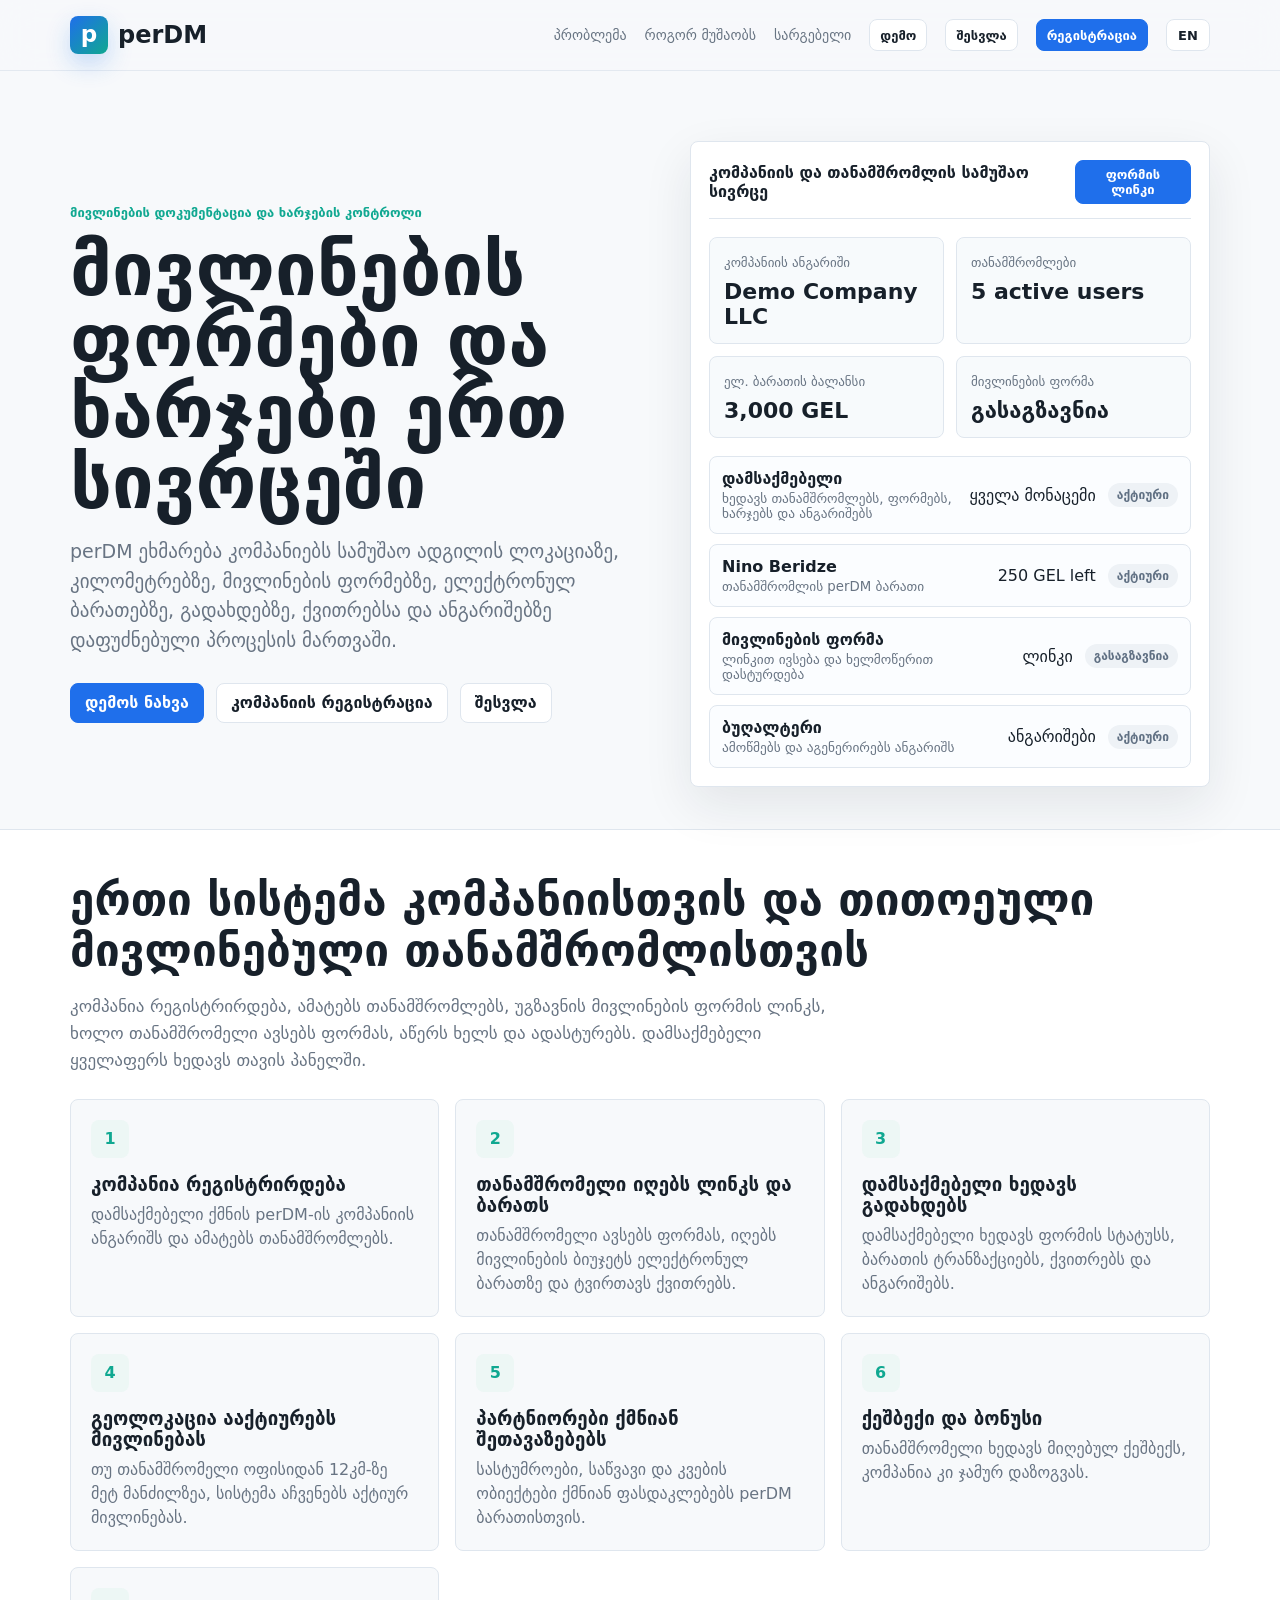
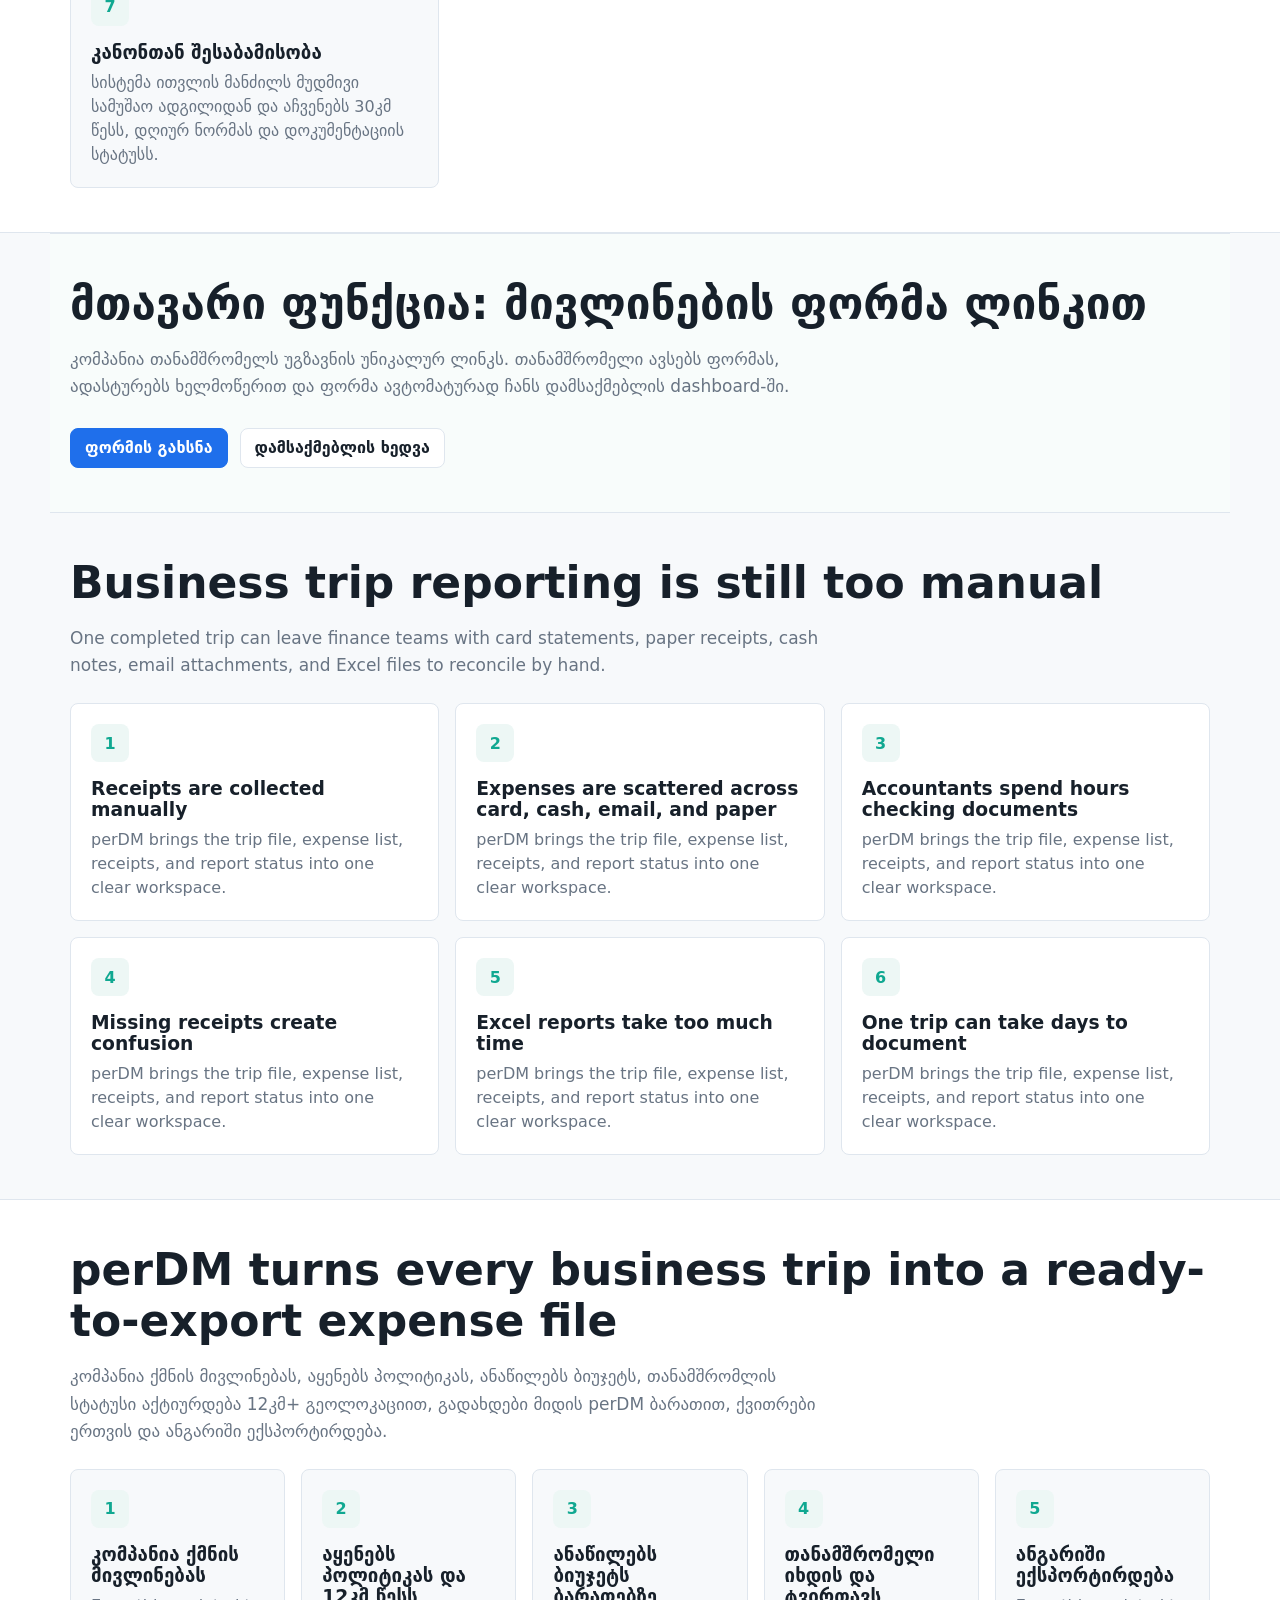
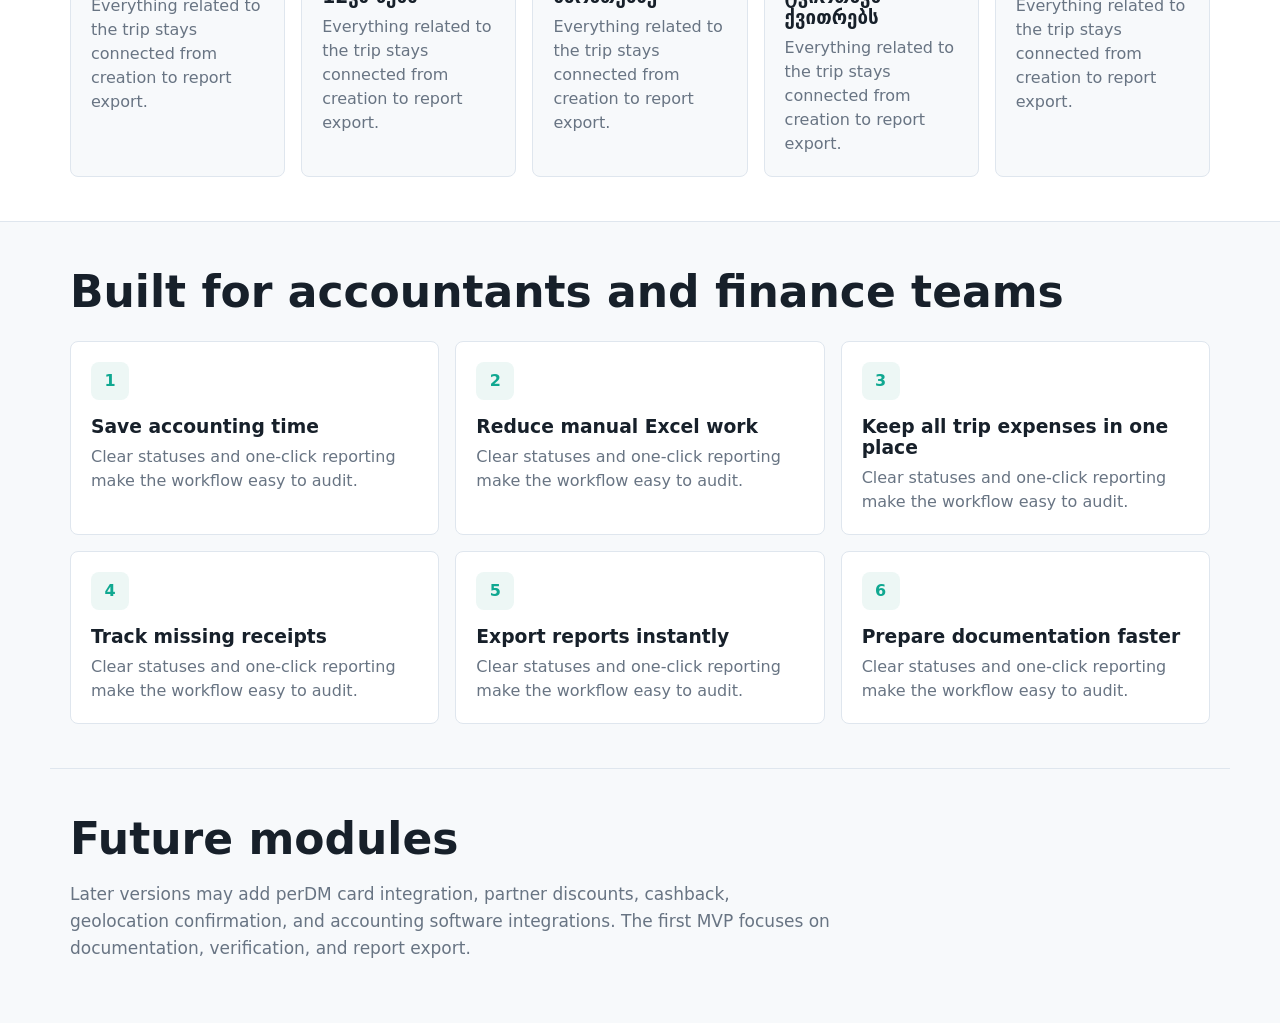
==== outputs/perdm-mvp/index.html @ 6d8380f3 "Add Georgian legal distance rules" ====
<!doctype html>
<html lang="en">
  <head>
    <meta charset="UTF-8" />
    <meta name="viewport" content="width=device-width, initial-scale=1.0" />
    <title>perDM - Business trip expense reporting</title>
    <link rel="stylesheet" href="./styles.css?v=20260709-legal-rules" />
  </head>
  <body>
    <div id="app"></div>
    <script src="./app.js?v=20260709-legal-rules"></script>
  </body>
</html>
---- outputs/perdm-mvp/styles.css ----
:root {
  --bg: #f7f9fb;
  --panel: #ffffff;
  --panel-soft: #edf7f5;
  --ink: #17202a;
  --muted: #687483;
  --line: #dfe6ee;
  --blue: #1f6feb;
  --teal: #10a891;
  --violet: #6b5cff;
  --green: #14845f;
  --amber: #b76b00;
  --red: #bc2f3f;
  --shadow: 0 18px 50px rgba(23, 32, 42, 0.09);
}

* { box-sizing: border-box; }
body {
  margin: 0;
  background: var(--bg);
  color: var(--ink);
  font-family: Inter, ui-sans-serif, system-ui, -apple-system, BlinkMacSystemFont, "Segoe UI", sans-serif;
  letter-spacing: 0;
}
a { color: inherit; text-decoration: none; }
button, input, select, textarea { font: inherit; }
button { cursor: pointer; }

.brand { display: inline-flex; align-items: center; gap: 10px; font-weight: 820; }
.brand-mark {
  width: 38px;
  height: 38px;
  display: grid;
  place-items: center;
  border-radius: 8px;
  background: linear-gradient(135deg, var(--blue), var(--teal));
  color: white;
  box-shadow: 0 10px 24px rgba(31, 111, 235, 0.24);
}
.brand-mark::before { content: "p"; font-size: 23px; line-height: 1; transform: translateY(-1px); }
.brand-word { font-size: 24px; letter-spacing: 0; }
.brand-word span { color: var(--teal); }

.page { min-height: 100vh; }
.topnav {
  position: sticky;
  top: 0;
  z-index: 30;
  background: rgba(247, 249, 251, 0.86);
  backdrop-filter: blur(16px);
  border-bottom: 1px solid rgba(223, 230, 238, 0.8);
}
.topnav-inner {
  max-width: 1180px;
  margin: 0 auto;
  padding: 16px 20px;
  display: flex;
  justify-content: space-between;
  align-items: center;
  gap: 18px;
}
.navlinks { display: flex; align-items: center; gap: 18px; color: var(--muted); font-size: 14px; }
.btn {
  border: 1px solid var(--line);
  background: white;
  color: var(--ink);
  min-height: 40px;
  padding: 9px 14px;
  border-radius: 8px;
  font-weight: 720;
  display: inline-flex;
  align-items: center;
  justify-content: center;
  gap: 8px;
  transition: transform .16s ease, box-shadow .16s ease, border-color .16s ease, background .16s ease;
}
.btn:hover { transform: translateY(-1px); border-color: #b9c7d8; box-shadow: 0 10px 24px rgba(23,32,42,.08); }
.btn.primary { background: var(--blue); color: white; border-color: var(--blue); }
.btn.teal { background: var(--teal); color: white; border-color: var(--teal); }
.btn.ghost { background: transparent; }
.btn.small { min-height: 32px; padding: 6px 10px; font-size: 13px; }
.lang-toggle { min-width: 44px; }

.hero {
  max-width: 1180px;
  margin: 0 auto;
  padding: 70px 20px 42px;
  display: grid;
  grid-template-columns: minmax(0, 1fr) minmax(380px, 520px);
  gap: 42px;
  align-items: center;
}
.eyebrow { color: var(--teal); font-size: 13px; font-weight: 820; text-transform: uppercase; }
.hero h1 { margin: 14px 0 16px; font-size: clamp(42px, 6vw, 74px); line-height: .96; letter-spacing: 0; }
.hero p { color: var(--muted); font-size: 19px; line-height: 1.55; max-width: 650px; }
.hero-actions { display: flex; gap: 12px; flex-wrap: wrap; margin-top: 28px; }

.hero-visual {
  background: #0d1726;
  color: white;
  border-radius: 8px;
  min-height: 430px;
  padding: 18px;
  box-shadow: var(--shadow);
  position: relative;
  overflow: hidden;
}
.hero-visual.light-preview {
  background: #ffffff;
  color: var(--ink);
  border: 1px solid var(--line);
}
.hero-visual.light-preview::after { display: none; }
.preview-header {
  display: flex;
  justify-content: space-between;
  align-items: center;
  gap: 12px;
  padding-bottom: 14px;
  border-bottom: 1px solid var(--line);
}
.hero-visual::after {
  content: "";
  position: absolute;
  inset: auto -60px -80px auto;
  width: 260px;
  height: 260px;
  background: radial-gradient(circle, rgba(16,168,145,.36), transparent 68%);
}
.preview-top { display: flex; justify-content: space-between; align-items: center; color: #b9c8d8; font-size: 13px; }
.card-mock {
  margin-top: 22px;
  padding: 22px;
  border-radius: 8px;
  background: linear-gradient(135deg, #1f6feb, #10a891 62%, #d9f8ef);
  min-height: 190px;
  display: flex;
  flex-direction: column;
  justify-content: space-between;
  box-shadow: 0 18px 36px rgba(0,0,0,.22);
}
.virtual-card {
  min-height: 220px;
  border-radius: 8px;
  padding: 22px;
  background: linear-gradient(135deg, #132033, #1f6feb 48%, #10a891);
  color: white;
  display: flex;
  flex-direction: column;
  justify-content: space-between;
  box-shadow: 0 18px 36px rgba(23,32,42,.2);
}
.virtual-card.frozen {
  filter: grayscale(.55);
  opacity: .82;
}
.virtual-card .brand-mark { box-shadow: none; background: rgba(255,255,255,.18); }
.virtual-card .brand-word { color: white; }
.virtual-card-row {
  display: flex;
  justify-content: space-between;
  gap: 12px;
  margin-top: 10px;
  color: #edf7ff;
  font-weight: 700;
}
.mini-stats {
  grid-template-columns: repeat(2, 1fr);
  margin-top: 14px;
}
.card-mock .brand-word { font-size: 22px; }
.card-number { font-size: 22px; letter-spacing: 2px; }
.mini-grid { margin-top: 18px; display: grid; grid-template-columns: 1fr 1fr; gap: 12px; }
.mini-panel { background: rgba(255,255,255,.1); border: 1px solid rgba(255,255,255,.14); border-radius: 8px; padding: 14px; }
.mini-panel.light { background: #f7fafc; border-color: var(--line); }
.mini-panel strong { display: block; font-size: 22px; margin-top: 8px; color: white; }
.mini-panel.light strong { color: var(--ink); }
.mini-panel span { color: #c8d5e4; font-size: 13px; }
.mini-panel.light span { color: var(--muted); }
.preview-table { display: grid; gap: 10px; margin-top: 18px; }
.preview-row {
  display: grid;
  grid-template-columns: minmax(0, 1fr) auto auto;
  gap: 12px;
  align-items: center;
  padding: 12px;
  border: 1px solid var(--line);
  border-radius: 8px;
  background: #fbfdff;
}
.preview-row small { display: block; color: var(--muted); margin-top: 3px; }

.section { max-width: 1180px; margin: 0 auto; padding: 44px 20px; }
.section h2 { font-size: clamp(30px, 4vw, 44px); margin: 0 0 14px; letter-spacing: 0; }
.section-lead { color: var(--muted); max-width: 760px; line-height: 1.6; font-size: 17px; }
.band { background: white; border-top: 1px solid var(--line); border-bottom: 1px solid var(--line); }
.grid-3 { display: grid; grid-template-columns: repeat(3, 1fr); gap: 16px; margin-top: 24px; }
.grid-2 { display: grid; grid-template-columns: repeat(2, 1fr); gap: 16px; margin-top: 24px; }
.grid-4 { display: grid; grid-template-columns: repeat(4, 1fr); gap: 16px; margin-top: 24px; }
.grid-5 { display: grid; grid-template-columns: repeat(5, 1fr); gap: 16px; margin-top: 24px; }
.feature, .role-card, .step {
  background: var(--panel);
  border: 1px solid var(--line);
  border-radius: 8px;
  padding: 20px;
}
.band .feature, .band .role-card, .band .step { background: var(--bg); }
.icon { width: 38px; height: 38px; border-radius: 8px; background: var(--panel-soft); color: var(--teal); display: grid; place-items: center; font-weight: 900; }
.feature h3, .role-card h3, .step h3 { margin: 16px 0 8px; }
.feature p, .role-card p, .step p { color: var(--muted); line-height: 1.5; margin: 0; }
.cta-band { background: #17202a; color: white; }
.cta-band .section-lead { color: #c6d0dc; }
.future-strip { border-top: 1px solid var(--line); }
.mission-highlight {
  border-top: 1px solid var(--line);
  border-bottom: 1px solid var(--line);
  background: #f8fcfb;
}
.auth-section { padding-top: 64px; }
.auth-card {
  background: white;
  border: 1px solid var(--line);
  border-radius: 8px;
  padding: 28px;
  box-shadow: var(--shadow);
}
.auth-card h1 { margin: 10px 0 12px; font-size: clamp(36px, 5vw, 58px); line-height: 1; }
.auth-note { color: var(--muted); margin: 18px 0 0; }
.portal-card { min-height: 240px; }
.demo-choice-grid { align-items: stretch; }
.demo-card {
  min-height: 280px;
  display: flex;
  flex-direction: column;
}
.demo-card .btn { margin-top: auto; }
.demo-card:first-child {
  border-color: #b8cff8;
  background: linear-gradient(180deg, #ffffff, #f5f9ff);
}
.demo-card:nth-child(2) {
  border-color: #b8eadf;
  background: linear-gradient(180deg, #ffffff, #f3fbf8);
}
.demo-compare { margin-top: 16px; }
.demo-compare h4 { margin: 0 0 8px; }
.signup-flow {
  display: grid;
  grid-template-columns: repeat(4, 1fr);
  gap: 14px;
  margin-top: 16px;
}
.employee-invite-list { display: grid; gap: 10px; margin-top: 8px; }
.invite-row {
  display: flex;
  justify-content: space-between;
  align-items: center;
  gap: 12px;
  border: 1px solid var(--line);
  background: #fbfdff;
  border-radius: 8px;
  padding: 12px;
}
.invite-row small, .table-sub {
  display: block;
  color: var(--muted);
  margin-top: 3px;
  font-size: 12px;
}
.form-share-panel {
  display: grid;
  grid-template-columns: minmax(0, 1fr) minmax(300px, 520px);
  gap: 16px;
  align-items: center;
}
.share-box {
  border: 1px solid var(--line);
  background: #f7fafc;
  border-radius: 8px;
  padding: 13px;
  color: var(--blue);
  font-weight: 750;
  overflow-wrap: anywhere;
}
.mission-form-page .dash-grid { grid-template-columns: 1.05fr .95fr; }
.signature-box {
  margin-top: 16px;
  border: 1px dashed #9fb4ce;
  border-radius: 8px;
  background: #fbfdff;
  padding: 20px;
}
.signature-box span {
  display: block;
  color: var(--muted);
  font-size: 13px;
  font-weight: 750;
  margin-bottom: 8px;
}
.signature-box strong {
  display: block;
  font-size: 30px;
  font-family: "Brush Script MT", "Segoe Script", cursive;
  color: var(--ink);
}
.jotform-frame {
  width: 100%;
  min-height: 620px;
  border: 1px solid var(--line);
  border-radius: 8px;
  background: white;
}
.mission-preview .stat-card strong { font-size: 20px; }

.app-shell { display: grid; grid-template-columns: 260px minmax(0, 1fr); min-height: 100vh; }
.employee-shell .sidebar { background: #fbfdff; }
.employee-shell .side-link.active, .employee-shell .side-link:hover { background: #eaf8f5; color: var(--teal); }
.partner-shell .sidebar { background: #fcfdff; }
.partner-shell .side-link.active, .partner-shell .side-link:hover { background: #f0efff; color: var(--violet); }
.sidebar {
  border-right: 1px solid var(--line);
  background: white;
  padding: 18px;
  position: sticky;
  top: 0;
  height: 100vh;
  overflow: auto;
}
.side-nav { margin-top: 28px; display: grid; gap: 6px; }
.side-link {
  border: 0;
  background: transparent;
  text-align: left;
  width: 100%;
  padding: 11px 12px;
  border-radius: 8px;
  color: var(--muted);
  display: flex;
  gap: 10px;
  align-items: center;
  font-weight: 700;
}
.side-link.active, .side-link:hover { background: #edf4ff; color: var(--blue); }
.main { min-width: 0; }
.dash-top {
  height: 72px;
  border-bottom: 1px solid var(--line);
  background: rgba(247,249,251,.88);
  backdrop-filter: blur(14px);
  position: sticky;
  top: 0;
  z-index: 20;
  display: flex;
  align-items: center;
  justify-content: space-between;
  padding: 0 28px;
}
.dash-content { padding: 28px; }
.title-row { display: flex; justify-content: space-between; gap: 16px; align-items: flex-start; margin-bottom: 22px; }
.title-row h1 { margin: 0 0 6px; font-size: 32px; }
.title-row p { margin: 0; color: var(--muted); }
.stats { display: grid; grid-template-columns: repeat(6, 1fr); gap: 14px; }
.stat-card, .panel {
  background: white;
  border: 1px solid var(--line);
  border-radius: 8px;
  padding: 18px;
  box-shadow: 0 10px 28px rgba(23,32,42,.04);
}
.stat-card span { color: var(--muted); font-size: 13px; font-weight: 700; }
.stat-card strong { display: block; margin-top: 8px; font-size: 24px; }
.stat-card small { color: var(--green); font-weight: 750; }
.dash-grid { display: grid; grid-template-columns: 1.25fr .75fr; gap: 16px; margin-top: 16px; }
.bar-chart { display: grid; grid-template-columns: repeat(6, 1fr); align-items: end; gap: 12px; height: 210px; padding-top: 18px; }
.bar { background: linear-gradient(180deg, var(--blue), var(--teal)); border-radius: 8px 8px 4px 4px; min-height: 24px; position: relative; }
.bar span { position: absolute; bottom: -25px; left: 50%; transform: translateX(-50%); color: var(--muted); font-size: 12px; }
.donut { width: 190px; height: 190px; border-radius: 50%; margin: 18px auto; background: conic-gradient(var(--blue) 0 38%, var(--teal) 38% 62%, var(--violet) 62% 79%, #f3b35d 79% 100%); display: grid; place-items: center; }
.donut::after { content: "72%"; width: 112px; height: 112px; border-radius: 50%; background: white; display: grid; place-items: center; font-size: 25px; font-weight: 850; }
.progress { height: 9px; border-radius: 999px; background: #e8eef5; overflow: hidden; }
.progress > i { display: block; height: 100%; border-radius: inherit; background: linear-gradient(90deg, var(--blue), var(--teal)); }
.table-wrap { overflow: auto; }
table { width: 100%; border-collapse: collapse; min-width: 760px; }
th, td { padding: 13px 12px; border-bottom: 1px solid var(--line); text-align: left; font-size: 14px; }
th { color: var(--muted); font-size: 12px; text-transform: uppercase; }
.badge { display: inline-flex; border-radius: 999px; padding: 5px 9px; font-size: 12px; font-weight: 800; background: #edf4ff; color: var(--blue); white-space: nowrap; }
.badge.blue { background: #edf4ff; color: var(--blue); }
.badge.green { background: #e9f8f1; color: var(--green); }
.badge.amber { background: #fff4df; color: var(--amber); }
.badge.red { background: #ffecef; color: var(--red); }
.badge.gray { background: #eef2f6; color: #607083; }
.badge.violet { background: #f0efff; color: var(--violet); }
.form-grid { display: grid; grid-template-columns: repeat(2, 1fr); gap: 14px; }
.field label { display: block; color: var(--muted); font-size: 13px; font-weight: 750; margin-bottom: 7px; }
.field input, .field select, .field textarea {
  width: 100%;
  border: 1px solid var(--line);
  border-radius: 8px;
  background: white;
  padding: 11px 12px;
  color: var(--ink);
}
.field textarea { min-height: 92px; resize: vertical; }
.trip-banner {
  border: 1px solid #bee8da;
  background: #ecfbf7;
  color: #0f725d;
  padding: 16px;
  border-radius: 8px;
  font-weight: 820;
  display: flex;
  justify-content: space-between;
  gap: 12px;
  align-items: center;
  margin-top: 16px;
}
.geo-banner {
  border: 1px solid #b8eadf;
  background: #effbf8;
  color: #0f725d;
  padding: 14px;
  border-radius: 8px;
  margin-bottom: 14px;
}
.geo-banner strong,
.geo-banner span {
  display: block;
}
.geo-banner span {
  margin-top: 5px;
  color: #226e60;
}
.legal-row {
  border: 1px solid var(--line);
  background: #fbfdff;
  border-radius: 8px;
  padding: 14px;
  margin: 10px 0;
}
.legal-row p {
  color: var(--muted);
  margin: 6px 0 0;
  line-height: 1.45;
}
.action-row { display: flex; flex-wrap: wrap; gap: 10px; margin: 16px 0; }
.trip-hero {
  display: flex;
  justify-content: space-between;
  align-items: center;
  gap: 18px;
  margin-bottom: 16px;
}
.trip-hero h3 { margin: 0 0 8px; font-size: 28px; }
.trip-hero p { margin: 6px 0; color: var(--muted); }
.budget-box {
  min-width: 190px;
  border: 1px solid var(--line);
  background: #f7fafc;
  border-radius: 8px;
  padding: 16px;
}
.budget-box span, .budget-box small { display: block; color: var(--muted); }
.budget-box strong { display: block; font-size: 30px; margin: 5px 0; }
.attention-row {
  display: grid;
  grid-template-columns: minmax(0, 1fr) auto auto;
  gap: 12px;
  align-items: center;
  padding: 13px 0;
  border-bottom: 1px solid var(--line);
}
.attention-row:last-child { border-bottom: 0; }
.attention-row small { display: block; color: var(--muted); margin-top: 3px; }
.needs-attention { background: #fff8f8; }
.missing-card {
  border: 1px solid #ffd0d6;
  background: #fff8f8;
  border-radius: 8px;
  padding: 14px;
  margin: 10px 0;
}
.missing-card p { color: var(--muted); margin: 6px 0 12px; }
.empty {
  border: 1px dashed var(--line);
  border-radius: 8px;
  padding: 18px;
  color: var(--muted);
  background: #fbfdff;
}
.filter-bar {
  display: grid;
  grid-template-columns: repeat(4, 1fr);
  gap: 12px;
  margin-bottom: 16px;
}
.check {
  min-height: 44px;
  display: flex;
  align-items: center;
  gap: 9px;
  border: 1px solid var(--line);
  border-radius: 8px;
  padding: 10px 12px;
  background: #fbfdff;
  font-weight: 700;
}
.check input { width: 16px; height: 16px; accent-color: var(--blue); }
.modal-backdrop {
  position: fixed;
  inset: 0;
  z-index: 60;
  background: rgba(23, 32, 42, .42);
  display: grid;
  place-items: center;
  padding: 20px;
}
.modal {
  width: min(760px, 100%);
  max-height: 92vh;
  overflow: auto;
  background: white;
  border: 1px solid var(--line);
  border-radius: 8px;
  padding: 22px;
  box-shadow: var(--shadow);
}
.field.wide { grid-column: 1 / -1; }
.report-preview { margin-top: 16px; }
.report-preview h4 { margin-bottom: 8px; }
.compact-table { min-width: 980px; }
.map-mock {
  height: 230px;
  border-radius: 8px;
  border: 1px solid var(--line);
  background:
    linear-gradient(90deg, rgba(31,111,235,.1) 1px, transparent 1px),
    linear-gradient(rgba(31,111,235,.1) 1px, transparent 1px),
    #f4f8fb;
  background-size: 34px 34px;
  position: relative;
  overflow: hidden;
}
.pin { position: absolute; width: 18px; height: 18px; border-radius: 50%; border: 4px solid white; box-shadow: 0 6px 18px rgba(0,0,0,.22); }
.pin.office { background: var(--blue); left: 24%; top: 58%; }
.pin.dest { background: var(--teal); right: 20%; top: 28%; }
.route-line { position: absolute; height: 4px; width: 48%; left: 28%; top: 47%; transform: rotate(-22deg); background: linear-gradient(90deg, var(--blue), var(--teal)); border-radius: 999px; }
.upload {
  border: 2px dashed #b9c7d8;
  border-radius: 8px;
  padding: 28px;
  text-align: center;
  background: #fbfdff;
  color: var(--muted);
}
.mobile-tabs { display: none; }
.generated { display: none; }
.generated.show { display: block; }

@media (max-width: 920px) {
  .hero { grid-template-columns: 1fr; padding-top: 42px; }
  .hero-visual { min-height: 360px; }
  .grid-2, .grid-3, .grid-4, .grid-5, .signup-flow, .stats, .dash-grid, .form-grid, .filter-bar, .form-share-panel, .mission-form-page .dash-grid { grid-template-columns: 1fr; }
  .app-shell { grid-template-columns: 1fr; }
  .sidebar { position: static; height: auto; border-right: 0; border-bottom: 1px solid var(--line); }
  .side-nav { grid-template-columns: repeat(2, minmax(0, 1fr)); }
  .dash-top { top: 0; padding: 0 18px; }
  .dash-content { padding: 20px; }
  .navlinks { display: none; }
}

@media (max-width: 560px) {
  .topnav-inner { padding: 14px; }
  .brand-word { font-size: 21px; }
  .hero h1 { font-size: 42px; }
  .hero-actions .btn { width: 100%; }
  .mini-grid { grid-template-columns: 1fr; }
  .side-nav { display: none; }
  .mobile-tabs { display: flex; gap: 8px; overflow: auto; padding: 10px 14px; border-top: 1px solid var(--line); background: white; }
  .mobile-tabs .side-link { white-space: nowrap; width: auto; }
  .title-row { flex-direction: column; }
  .stats { gap: 10px; }
  .trip-hero { flex-direction: column; align-items: stretch; }
  .attention-row { grid-template-columns: 1fr; }
  .preview-row { grid-template-columns: 1fr; }
  .action-row .btn { width: 100%; }
}
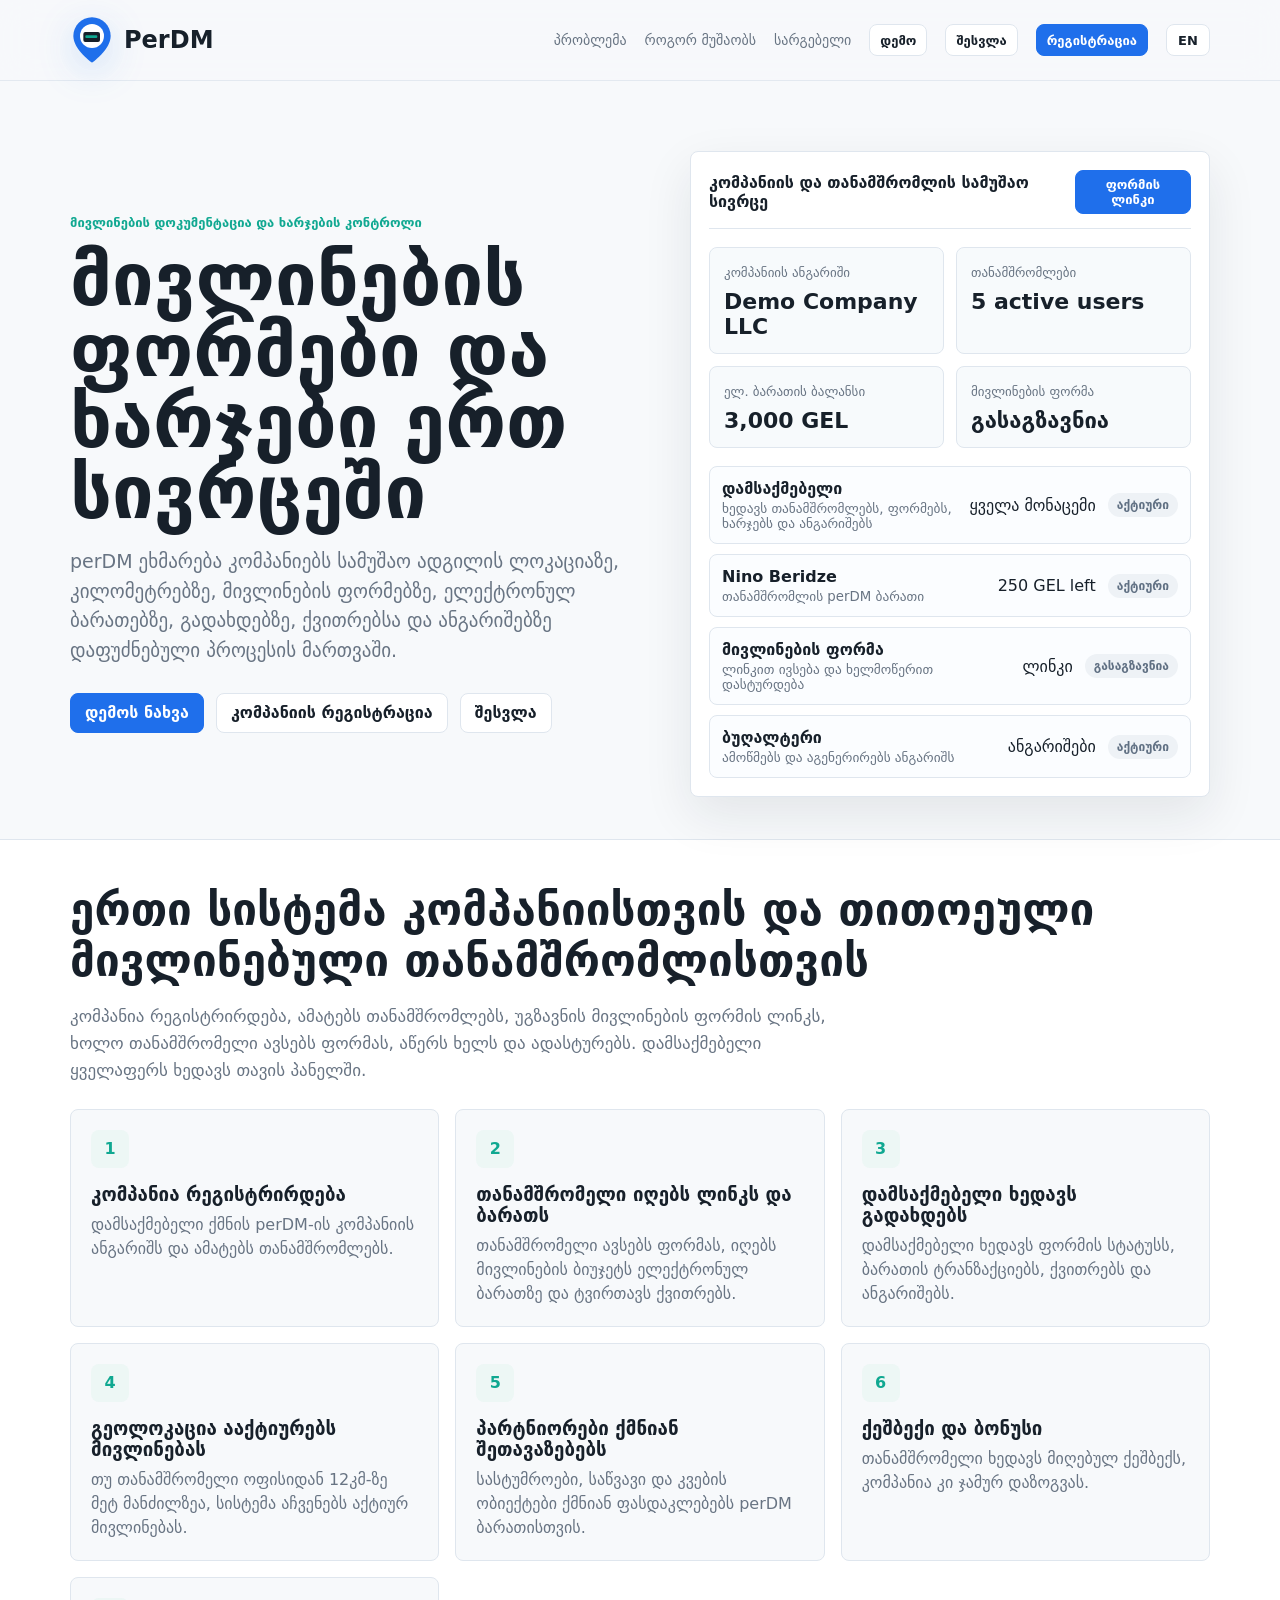
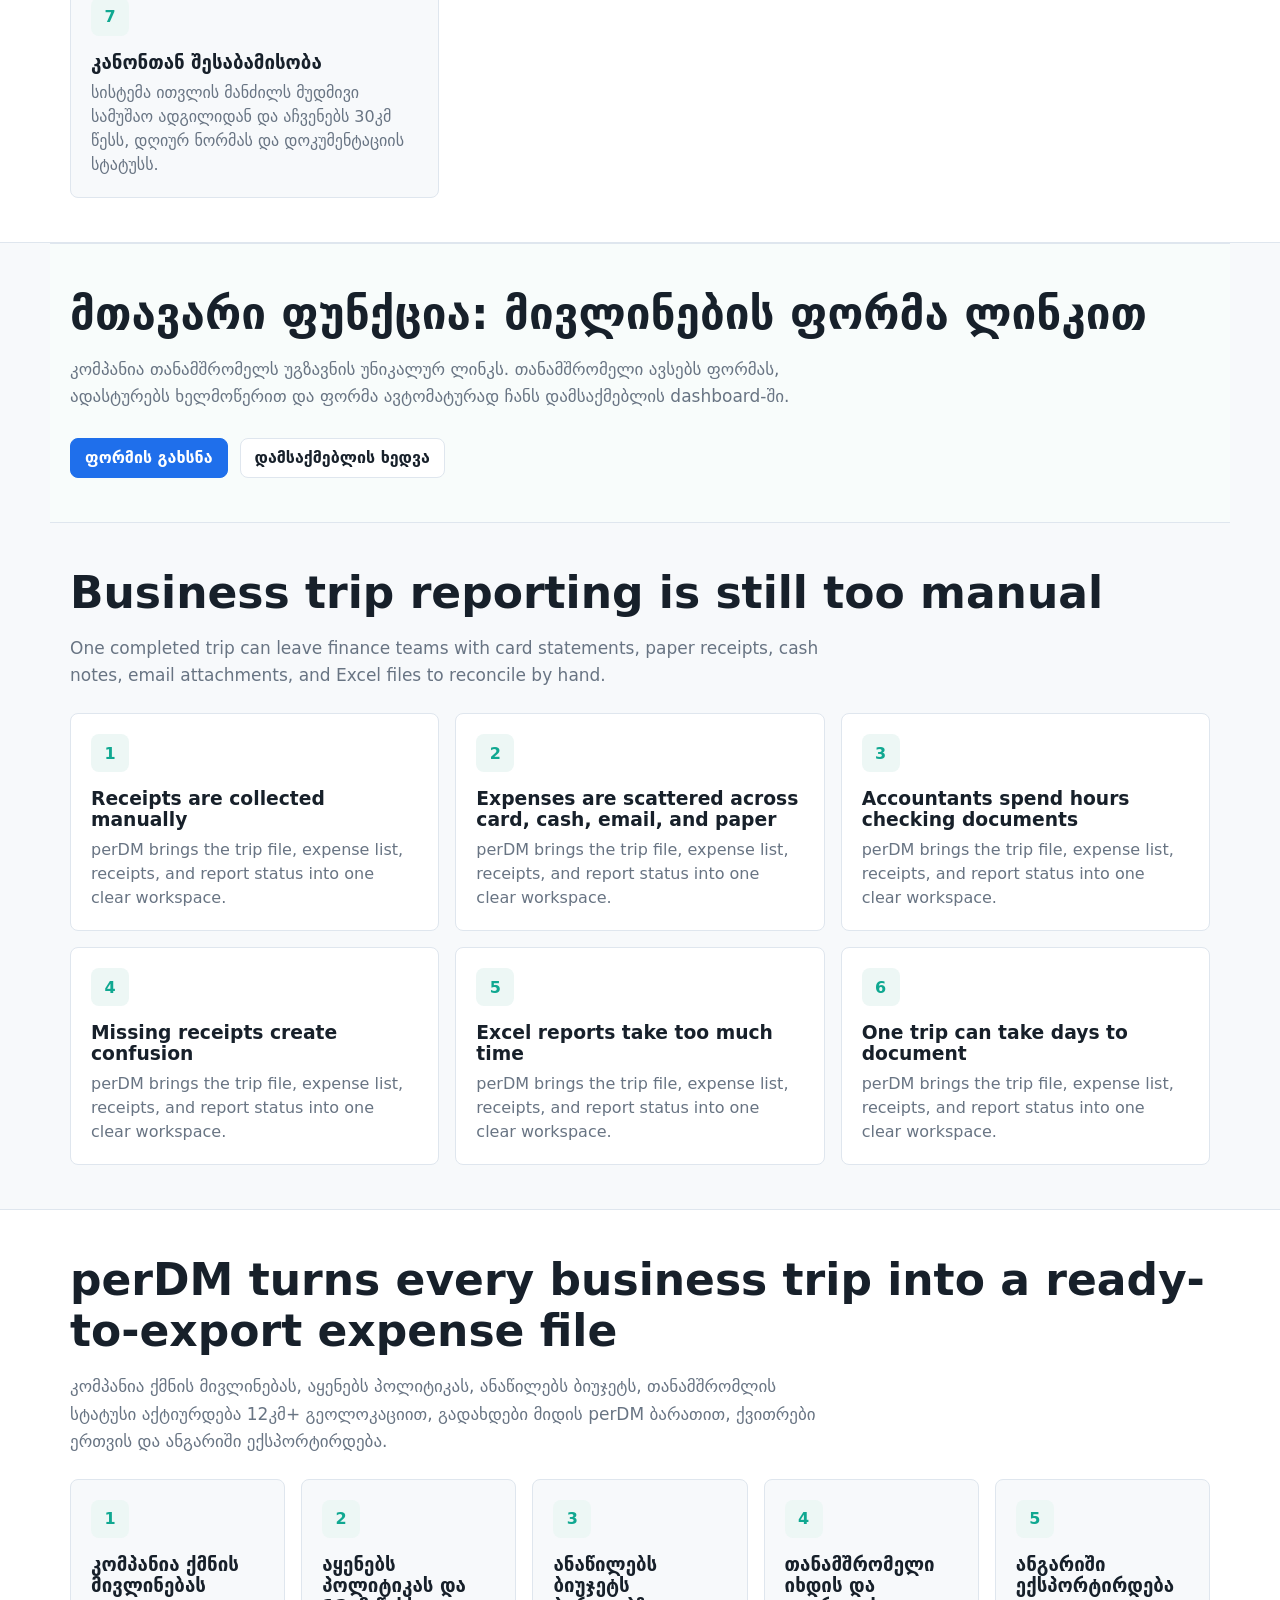
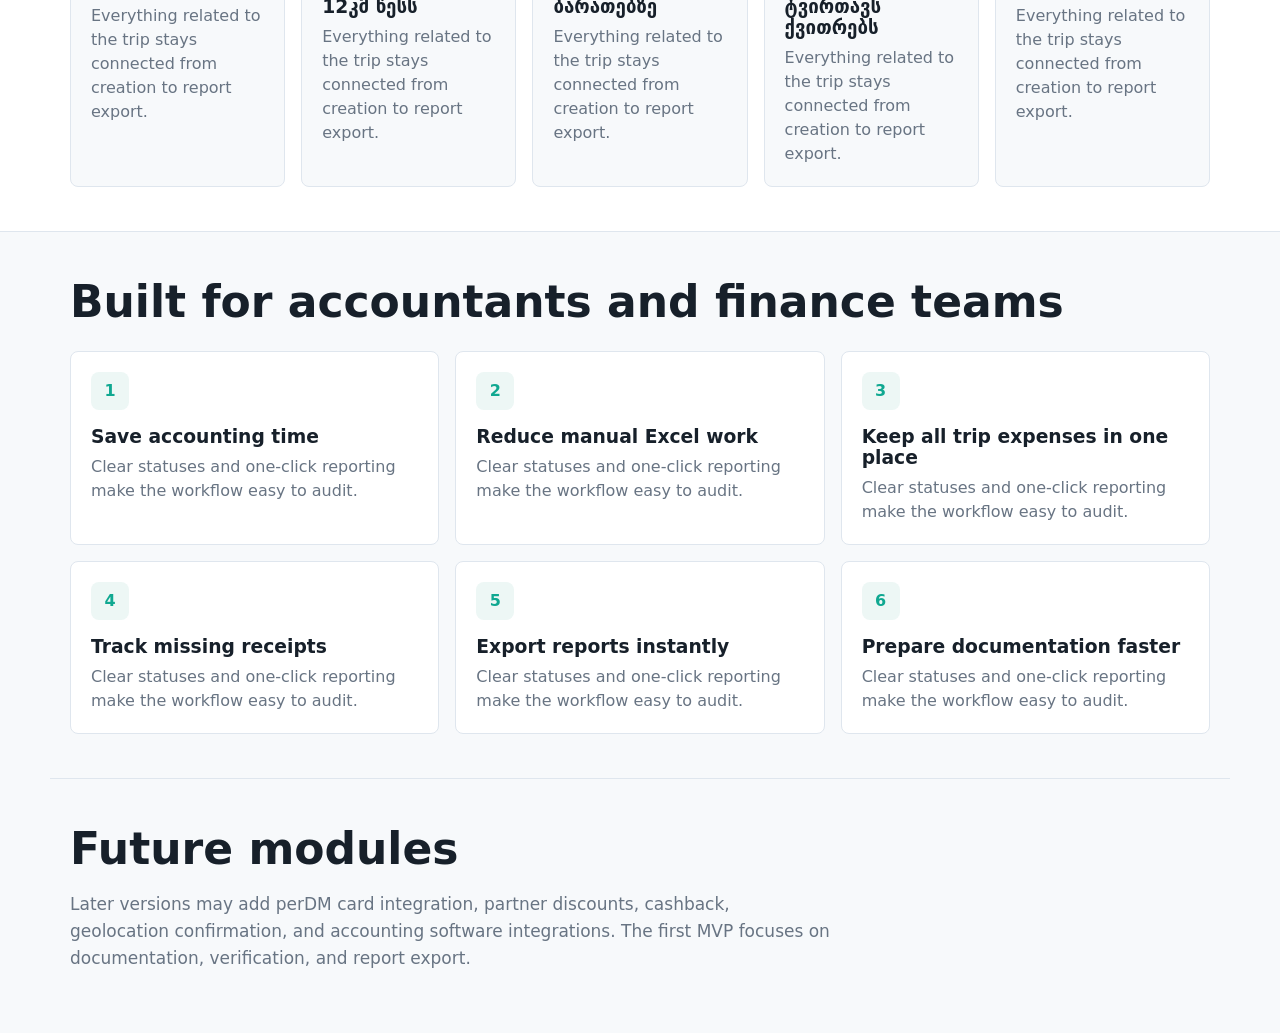
==== commit 714e4639: "Update PerDM logo across app" ====
--- a/outputs/perdm-mvp/index.html
+++ b/outputs/perdm-mvp/index.html
@@ -4,10 +4,10 @@
     <meta charset="UTF-8" />
     <meta name="viewport" content="width=device-width, initial-scale=1.0" />
     <title>perDM - Business trip expense reporting</title>
-    <link rel="stylesheet" href="./styles.css?v=20260709-legal-rules" />
+    <link rel="stylesheet" href="./styles.css?v=20260709-perdm-logo" />
   </head>
   <body>
     <div id="app"></div>
-    <script src="./app.js?v=20260709-legal-rules"></script>
+    <script src="./app.js?v=20260709-perdm-logo"></script>
   </body>
 </html>
--- a/outputs/perdm-mvp/styles.css
+++ b/outputs/perdm-mvp/styles.css
@@ -28,16 +28,15 @@
 
 .brand { display: inline-flex; align-items: center; gap: 10px; font-weight: 820; }
 .brand-mark {
-  width: 38px;
-  height: 38px;
-  display: grid;
-  place-items: center;
-  border-radius: 8px;
-  background: linear-gradient(135deg, var(--blue), var(--teal));
-  color: white;
-  box-shadow: 0 10px 24px rgba(31, 111, 235, 0.24);
-}
-.brand-mark::before { content: "p"; font-size: 23px; line-height: 1; transform: translateY(-1px); }
+  width: 44px;
+  height: 48px;
+  flex: 0 0 auto;
+  filter: drop-shadow(0 10px 18px rgba(31, 111, 235, 0.2));
+}
+.logo-pin { fill: var(--blue); }
+.logo-pin-center { fill: #ffffff; }
+.logo-card { fill: var(--ink); }
+.logo-card-line { fill: var(--teal); }
 .brand-word { font-size: 24px; letter-spacing: 0; }
 .brand-word span { color: var(--teal); }
 
@@ -154,7 +153,11 @@
   filter: grayscale(.55);
   opacity: .82;
 }
-.virtual-card .brand-mark { box-shadow: none; background: rgba(255,255,255,.18); }
+.virtual-card .brand-mark { filter: drop-shadow(0 8px 16px rgba(0,0,0,.18)); }
+.virtual-card .logo-pin { fill: #ffffff; }
+.virtual-card .logo-pin-center { fill: rgba(19, 32, 51, .94); }
+.virtual-card .logo-card { fill: #ffffff; }
+.virtual-card .logo-card-line { fill: var(--teal); }
 .virtual-card .brand-word { color: white; }
 .virtual-card-row {
   display: flex;
@@ -441,6 +444,69 @@
   margin: 6px 0 0;
   line-height: 1.45;
 }
+.alert-box {
+  border-radius: 8px;
+  padding: 13px;
+  margin: 10px 0;
+  font-weight: 780;
+  border: 1px solid var(--line);
+}
+.alert-box.green {
+  background: #ecfbf7;
+  border-color: #b8eadf;
+  color: #0f725d;
+}
+.alert-box.amber {
+  background: #fff8ea;
+  border-color: #ffe0a3;
+  color: #9b5b00;
+}
+.alert-box.red {
+  background: #fff0f2;
+  border-color: #ffc6cf;
+  color: #b42336;
+}
+.bank-source-list {
+  display: grid;
+  gap: 10px;
+  margin-top: 14px;
+}
+.bank-source {
+  display: flex;
+  justify-content: space-between;
+  gap: 14px;
+  align-items: center;
+  border: 1px solid var(--line);
+  background: #fbfdff;
+  border-radius: 8px;
+  padding: 14px;
+}
+.bank-source span {
+  display: block;
+  color: var(--muted);
+  margin-top: 4px;
+  font-size: 13px;
+}
+.bank-source > div:last-child {
+  text-align: right;
+}
+.wallet-flow {
+  display: grid;
+  grid-template-columns: repeat(3, 1fr);
+  gap: 10px;
+  margin-bottom: 16px;
+}
+.wallet-flow div {
+  border: 1px solid var(--line);
+  border-radius: 8px;
+  background: #f7fafc;
+  padding: 14px;
+}
+.wallet-flow span {
+  display: block;
+  color: var(--muted);
+  margin-top: 6px;
+}
 .action-row { display: flex; flex-wrap: wrap; gap: 10px; margin: 16px 0; }
 .trip-hero {
   display: flex;
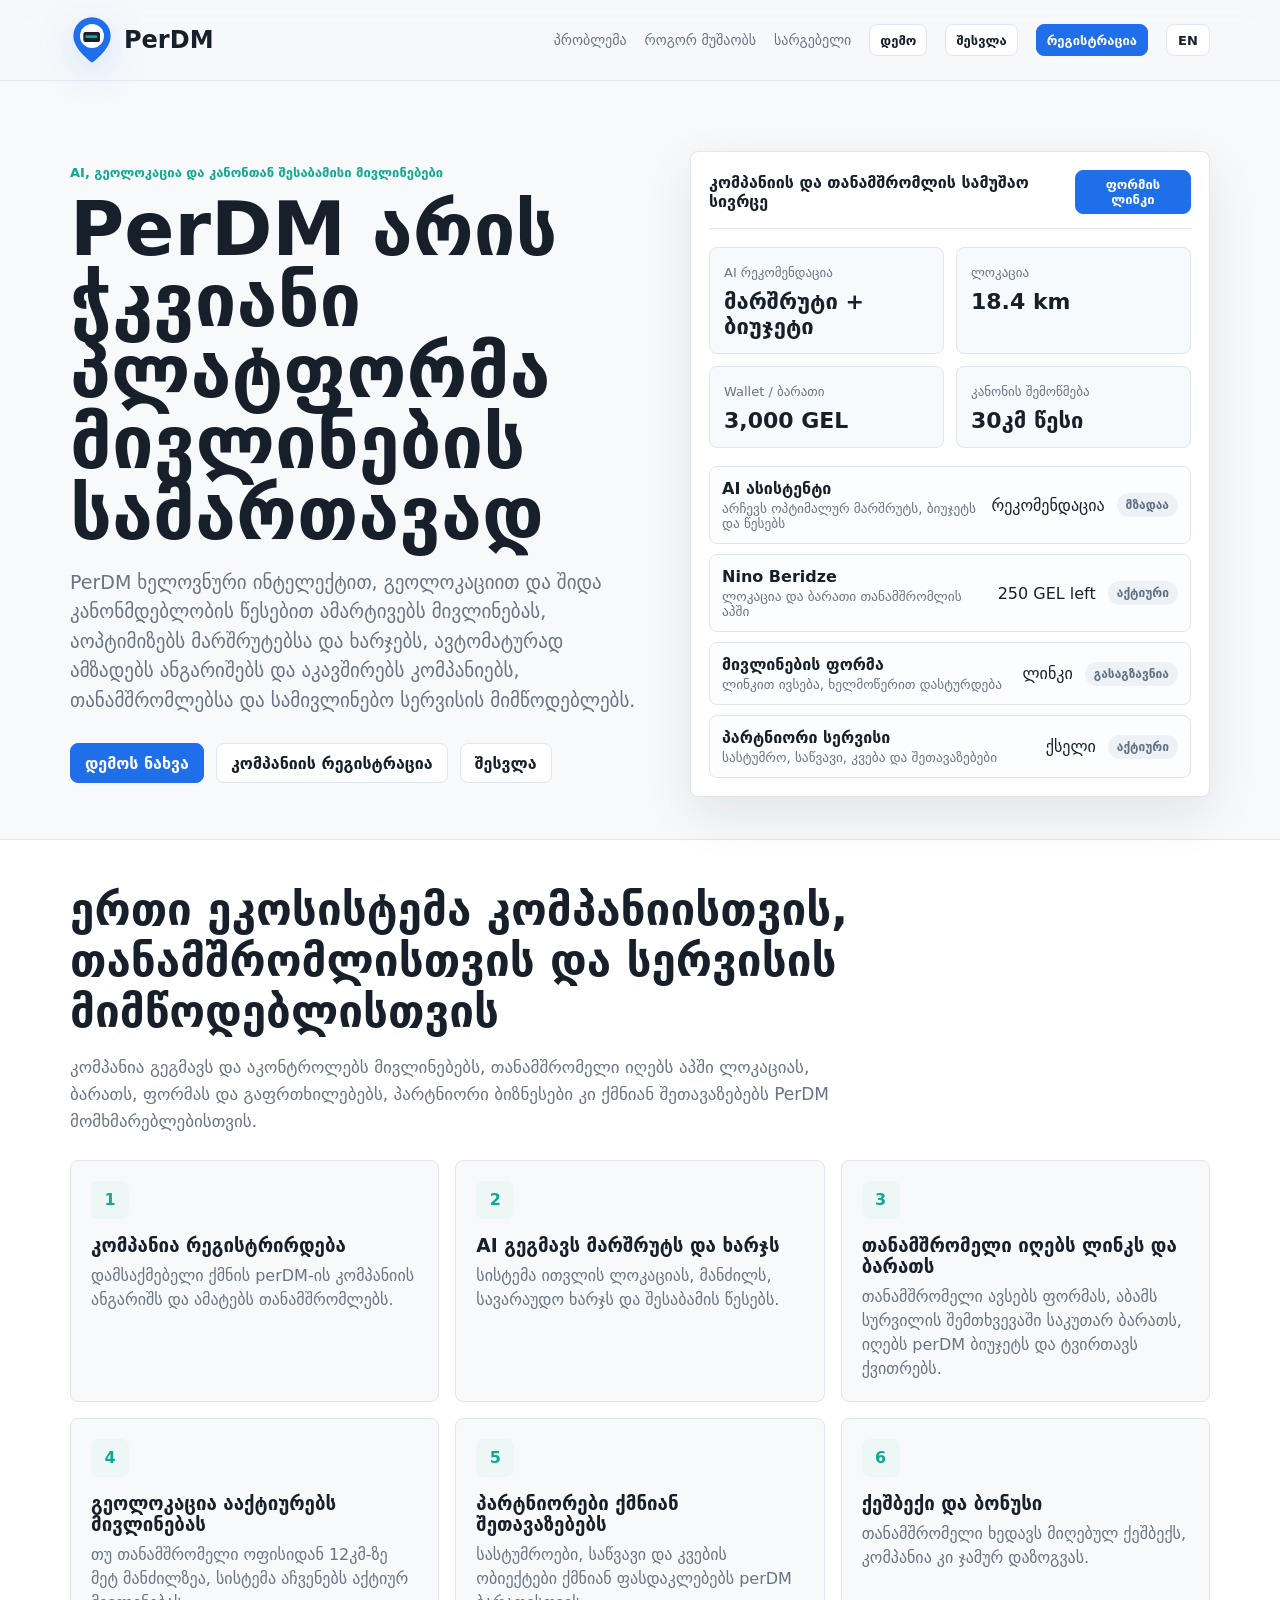
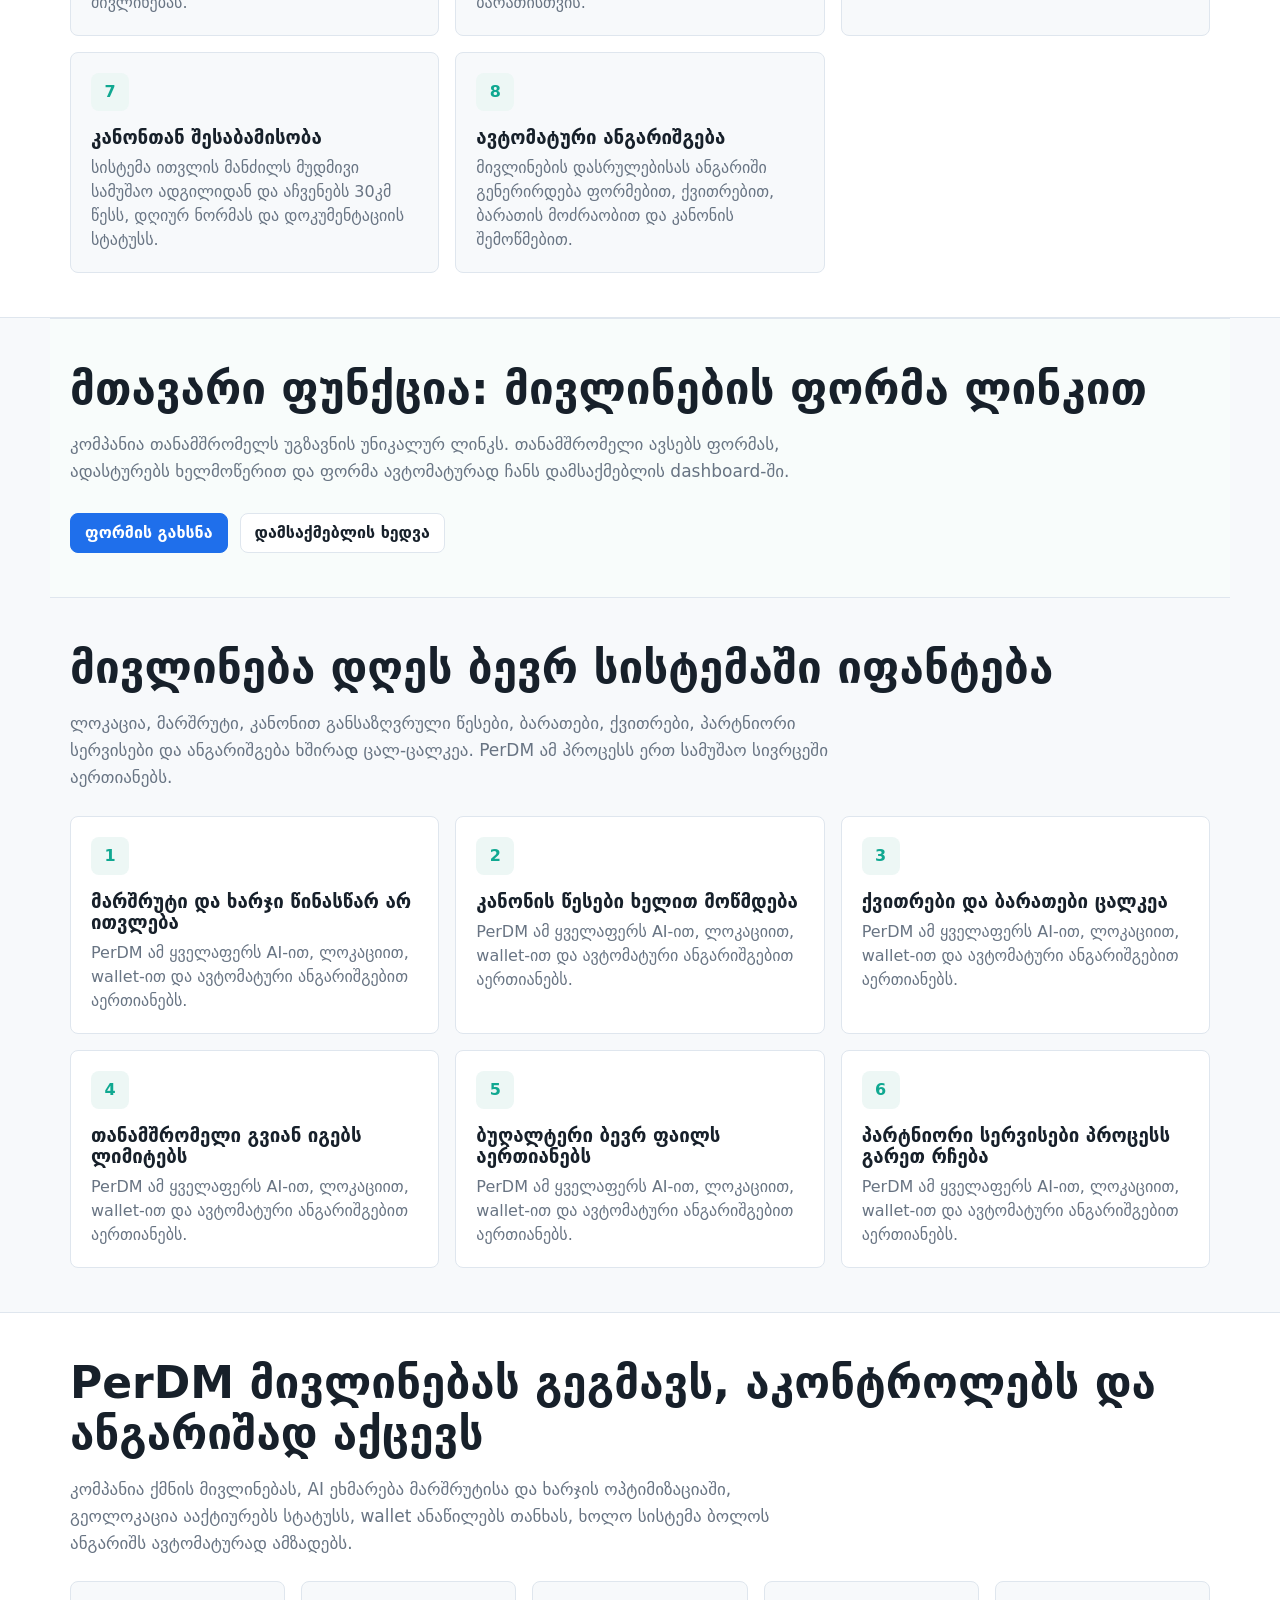
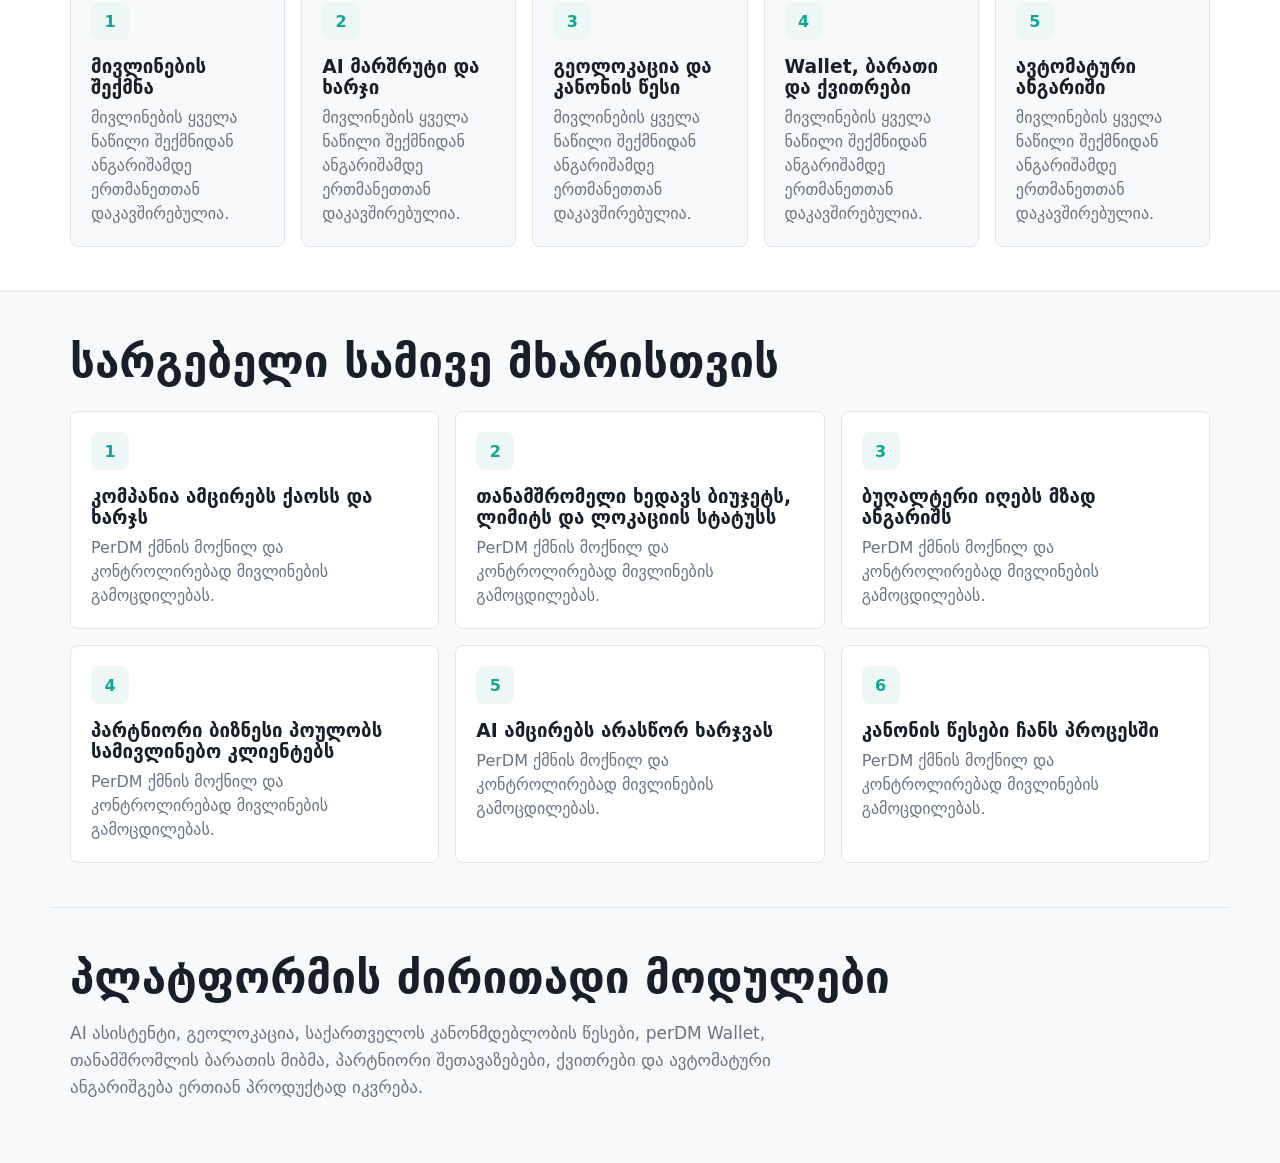
==== commit 4c2a2b3b: "Refocus PerDM as smart travel platform" ====
--- a/outputs/perdm-mvp/index.html
+++ b/outputs/perdm-mvp/index.html
@@ -3,11 +3,11 @@
   <head>
     <meta charset="UTF-8" />
     <meta name="viewport" content="width=device-width, initial-scale=1.0" />
-    <title>perDM - Business trip expense reporting</title>
-    <link rel="stylesheet" href="./styles.css?v=20260709-perdm-logo" />
+    <title>PerDM - Smart business travel platform</title>
+    <link rel="stylesheet" href="./styles.css?v=20260709-smart-platform" />
   </head>
   <body>
     <div id="app"></div>
-    <script src="./app.js?v=20260709-perdm-logo"></script>
+    <script src="./app.js?v=20260709-smart-platform"></script>
   </body>
 </html>
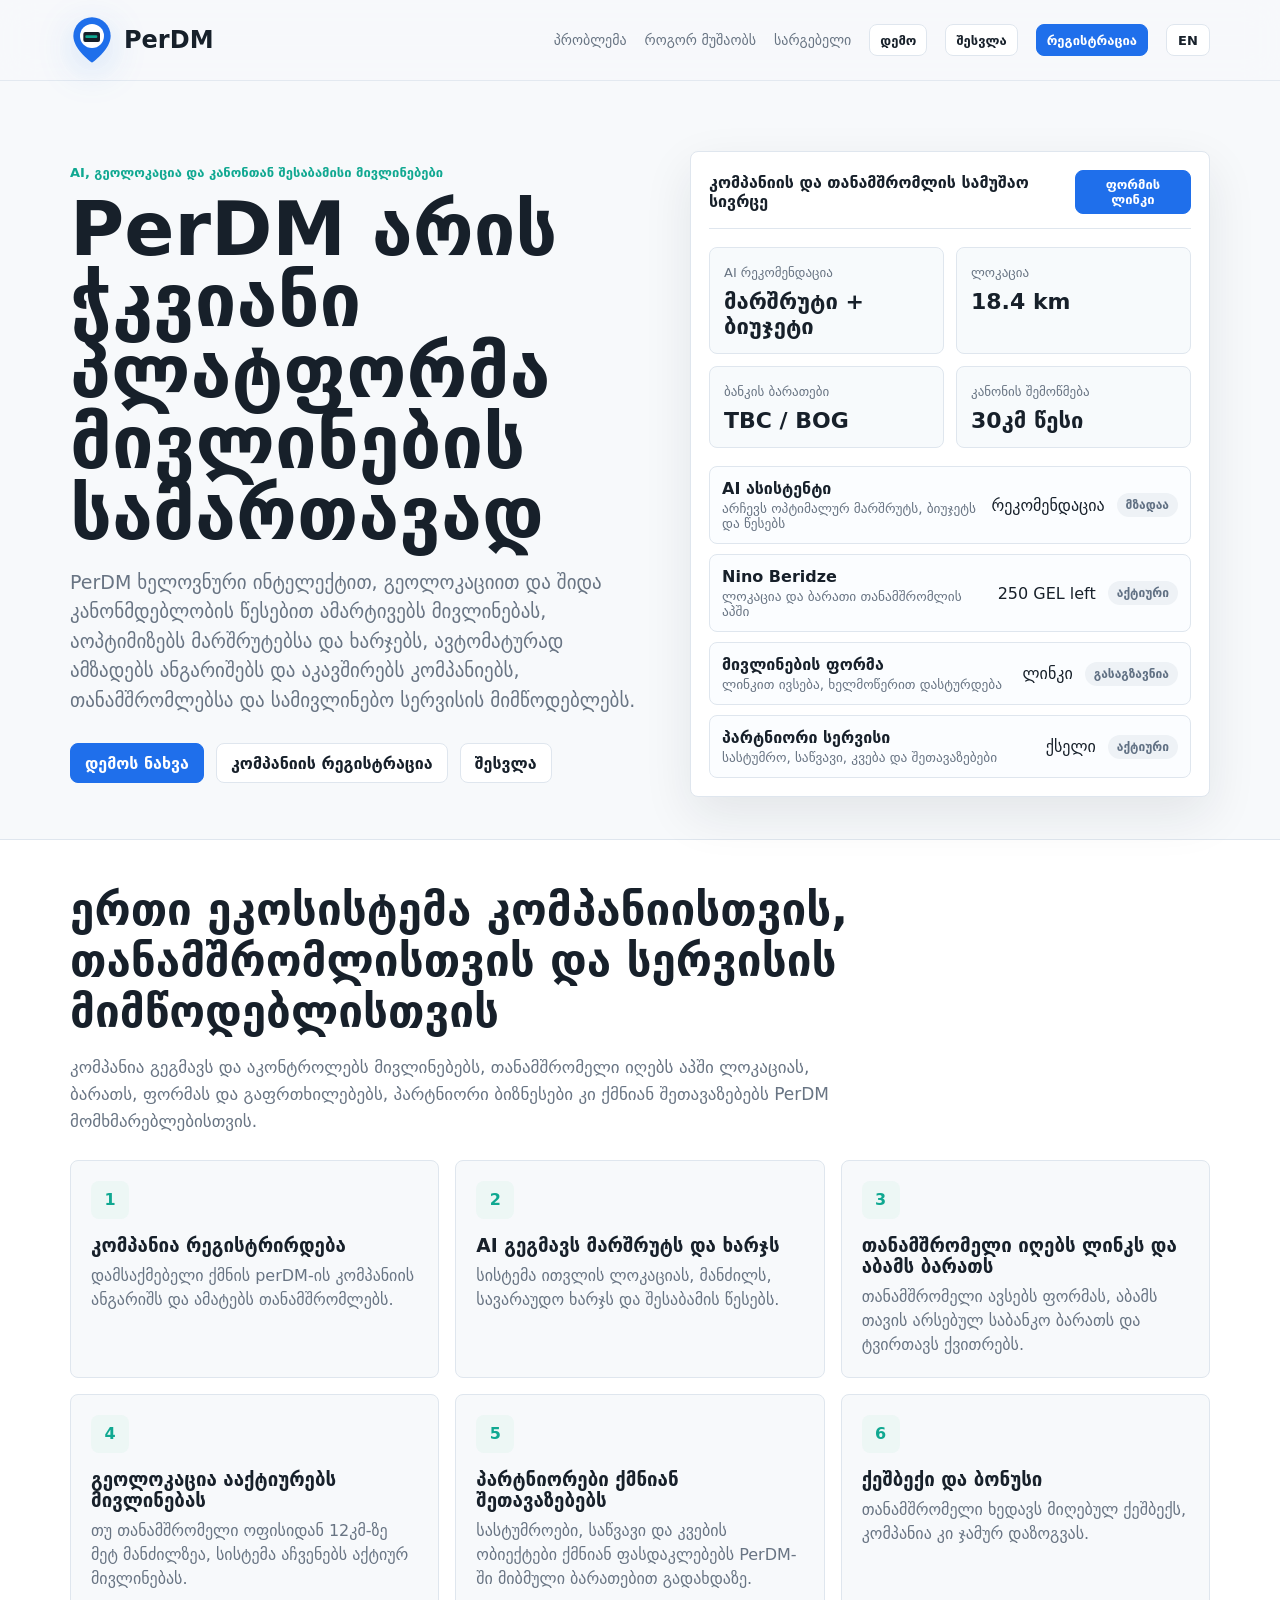
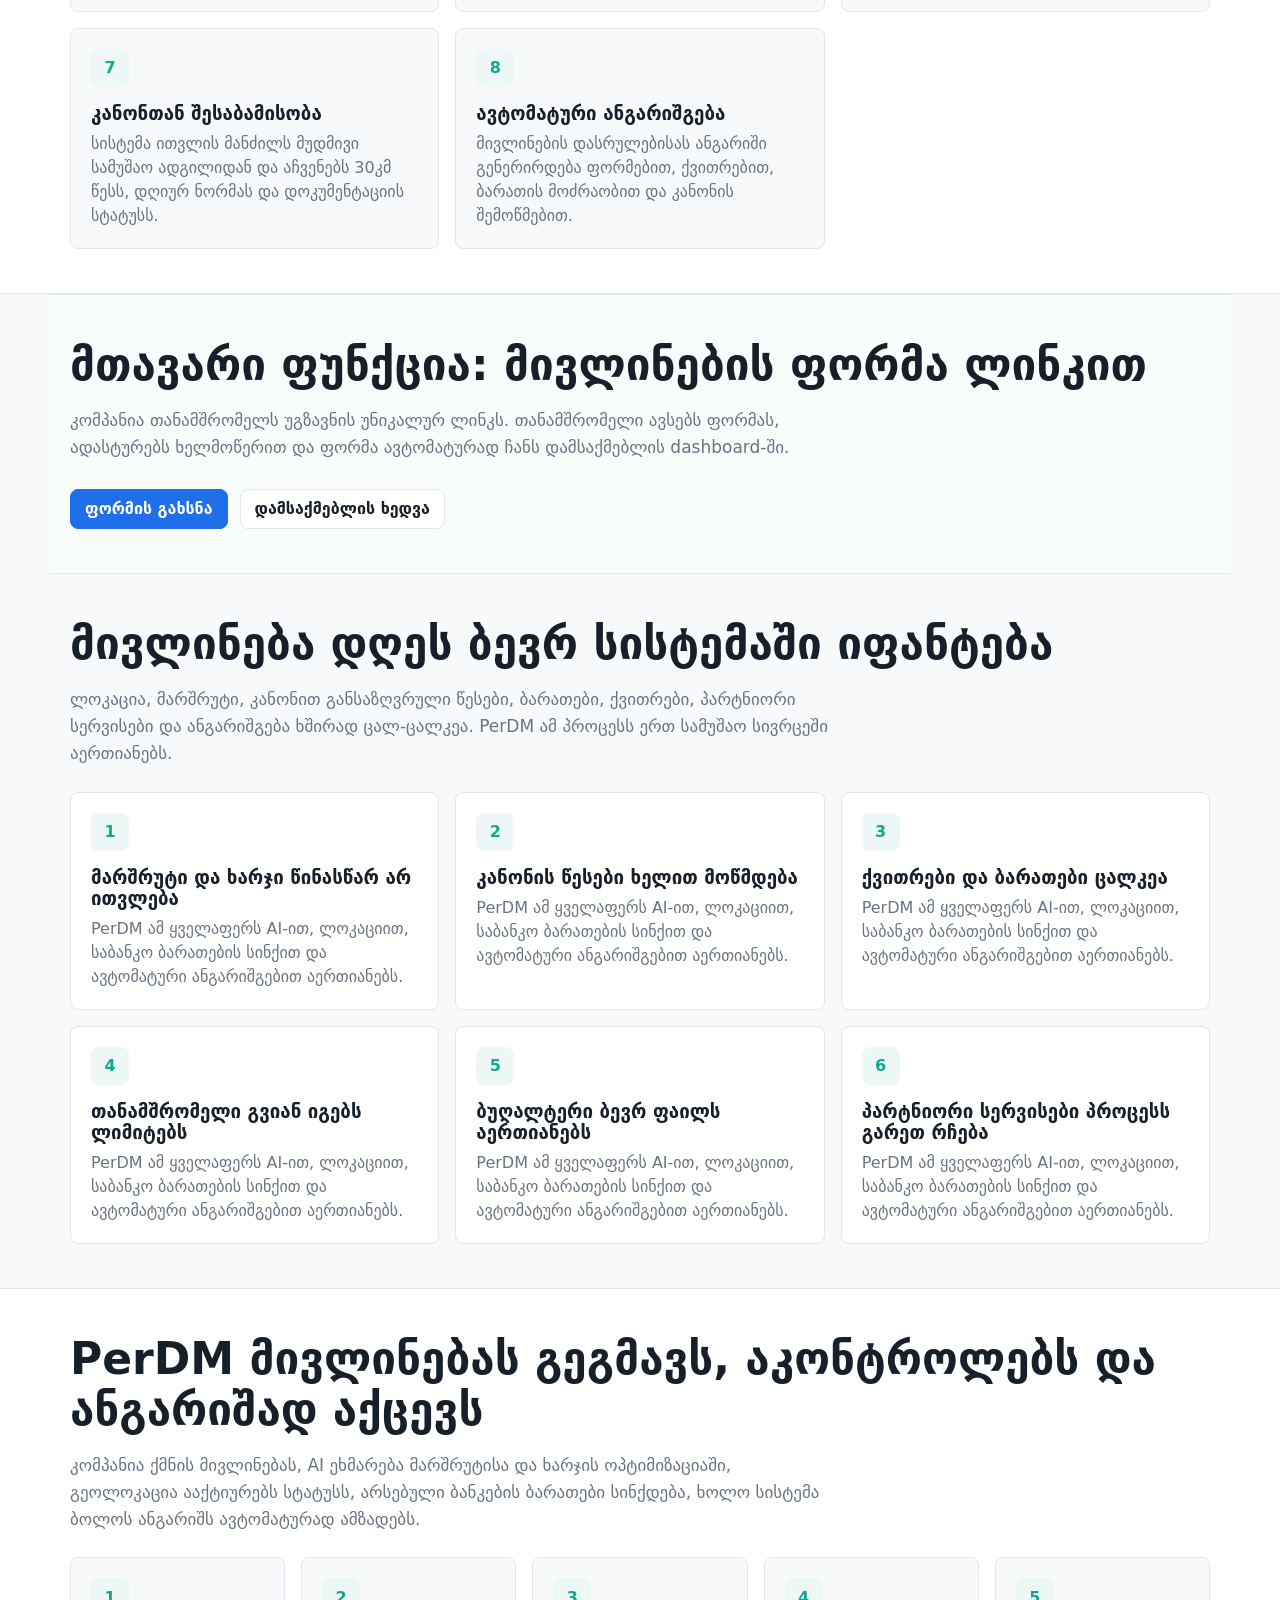
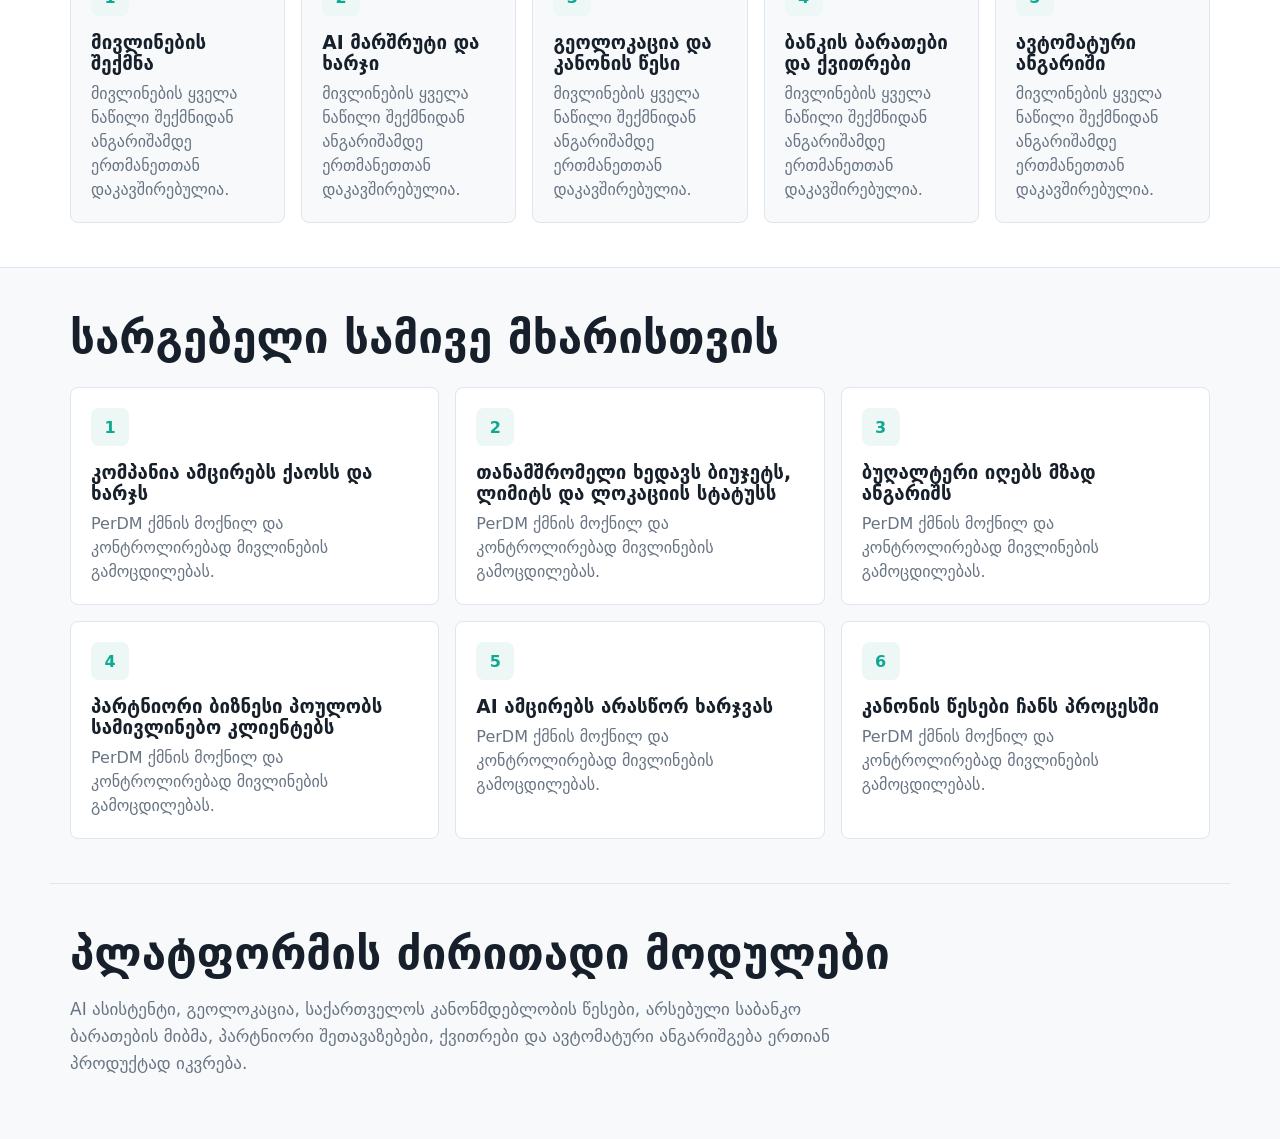
==== commit d13ab219: "Use linked bank cards instead of PerDM wallet" ====
--- a/outputs/perdm-mvp/index.html
+++ b/outputs/perdm-mvp/index.html
@@ -4,10 +4,10 @@
     <meta charset="UTF-8" />
     <meta name="viewport" content="width=device-width, initial-scale=1.0" />
     <title>PerDM - Smart business travel platform</title>
-    <link rel="stylesheet" href="./styles.css?v=20260709-smart-platform" />
+    <link rel="stylesheet" href="./styles.css?v=20260709-bank-card-only" />
   </head>
   <body>
     <div id="app"></div>
-    <script src="./app.js?v=20260709-smart-platform"></script>
+    <script src="./app.js?v=20260709-bank-card-only"></script>
   </body>
 </html>
--- a/outputs/perdm-mvp/styles.css
+++ b/outputs/perdm-mvp/styles.css
@@ -507,6 +507,25 @@
   color: var(--muted);
   margin-top: 6px;
 }
+.ai-response {
+  border: 1px solid #b8eadf;
+  background: #f2fbf8;
+  border-radius: 8px;
+  padding: 16px;
+  line-height: 1.6;
+}
+.ai-response strong {
+  display: block;
+  color: var(--teal);
+  margin-bottom: 8px;
+}
+.ai-response p {
+  margin: 0;
+  color: var(--ink);
+}
+.ai-cards {
+  margin-top: 14px;
+}
 .action-row { display: flex; flex-wrap: wrap; gap: 10px; margin: 16px 0; }
 .trip-hero {
   display: flex;
